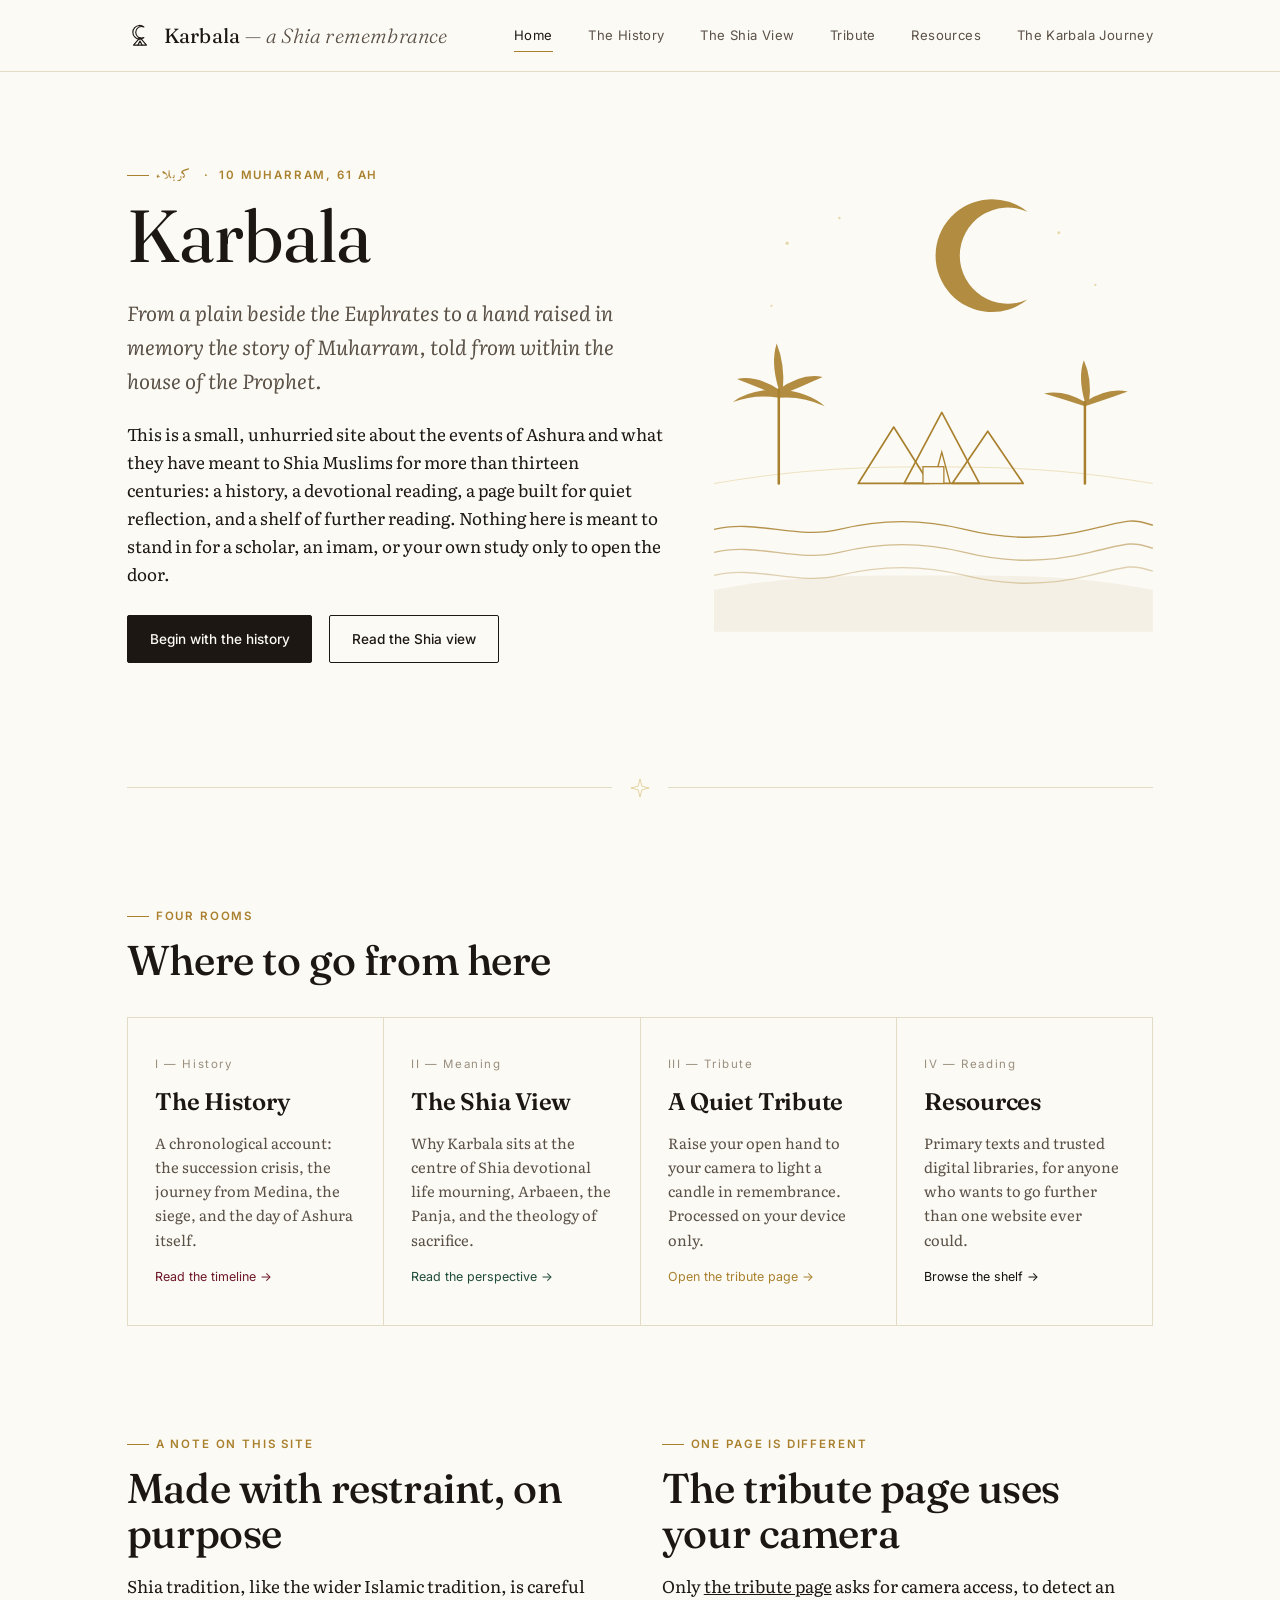
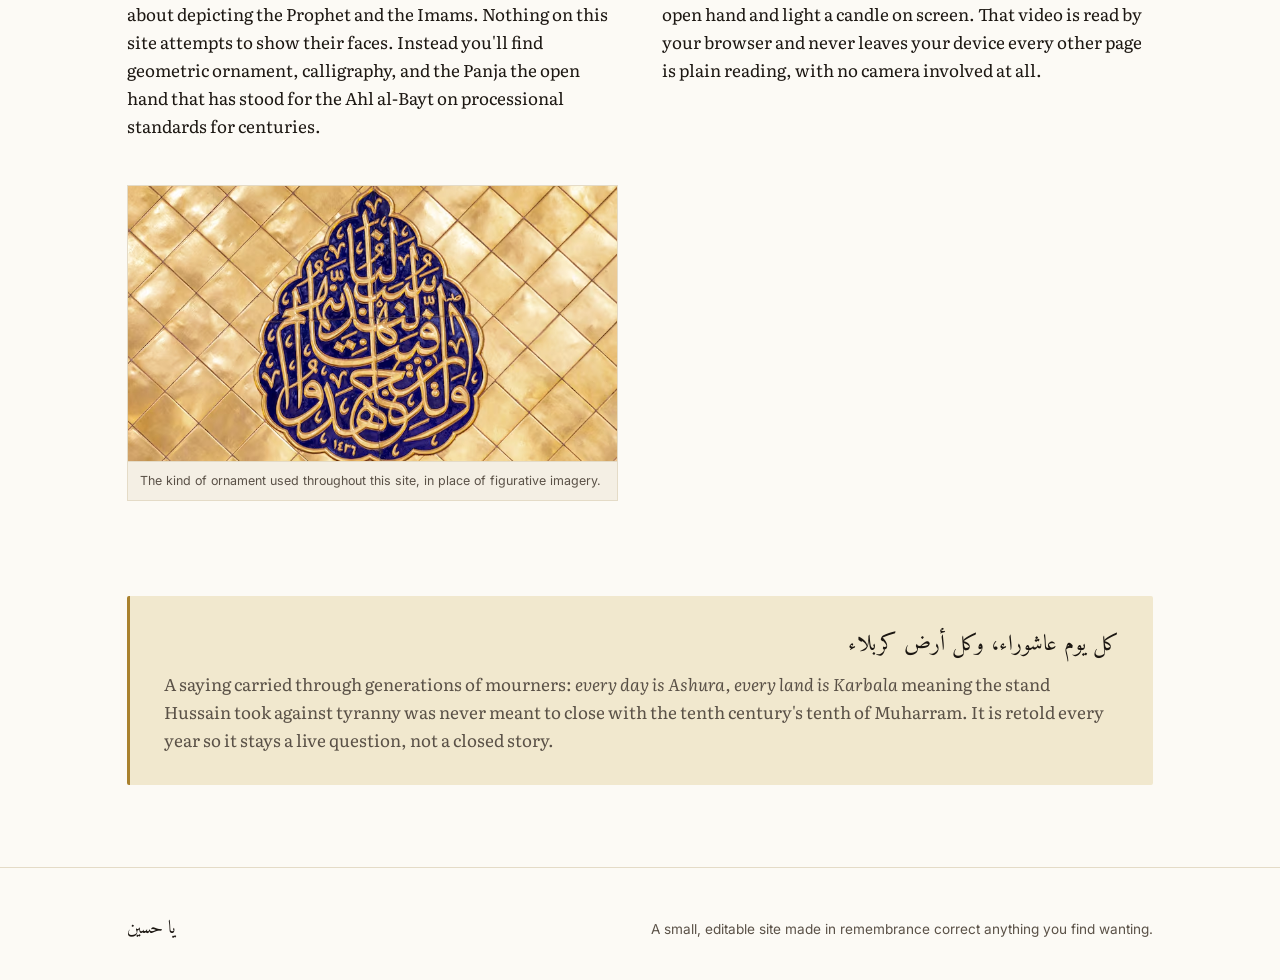
==== index.html @ 4862c23f "Add files via upload" ====
<!DOCTYPE html>
<html lang="en">
<head>
<meta charset="UTF-8">
<meta name="viewport" content="width=device-width, initial-scale=1.0">
<title>Karbala A Shia Remembrance</title>
<meta name="description" content="A quiet, respectful telling of Karbala and its meaning in Shia Islam  history, devotional significance, a hand-tribute page, and further reading.">
<link rel="stylesheet" href="style.css">
</head>
<body>

<header class="site-head">
  <div class="wrap">
    <a href="index.html" class="wordmark">
      <svg class="glyph" viewBox="0 0 24 24" fill="none" xmlns="http://www.w3.org/2000/svg" aria-hidden="true">
        <path d="M15.6 3.6a5.4 5.4 0 1 0 0 9.9 6.3 6.3 0 1 1 0-9.9Z" stroke="currentColor" stroke-width="1.05" stroke-linejoin="round"/>
        <path d="M12 13.4 6 20.4h12L12 13.4Z" stroke="currentColor" stroke-width="1.05" stroke-linejoin="round"/>
        <path d="M10.1 20.4 12 16.6l1.9 3.8" stroke="currentColor" stroke-width="1.05" stroke-linecap="round" stroke-linejoin="round"/>
      </svg>
      <span class="txt">Karbala <em>— a Shia remembrance</em></span>
    </a>
    <button class="nav-toggle" aria-label="Toggle menu" aria-expanded="false"><span></span><span></span><span></span></button>
    <nav class="primary">
      <a href="index.html">Home</a>
      <a href="karbala.html">The History</a>
      <a href="shia-view.html">The Shia View</a>
      <a href="tribute.html">Tribute</a>
      <a href="resources.html">Resources</a>
      <a href="karbala-journey.html">The Karbala Journey</a>
    </nav>
  </div>
</header>

<main>

  <section class="hero">
    <div class="wrap hero-grid">
      <div>
        <p class="eyebrow"><span class="arabic">كربلاء</span> &nbsp;·&nbsp; 10 Muharram, 61 AH</p>
        <h1>Karbala</h1>
        <p class="lede">From a plain beside the Euphrates to a hand raised in memory the story of Muharram, told from within the house of the Prophet.</p>
        <p>This is a small, unhurried site about the events of Ashura and what they have meant to Shia Muslims for more than thirteen centuries: a history, a devotional reading, a page built for quiet reflection, and a shelf of further reading. Nothing here is meant to stand in for a scholar, an imam, or your own study only to open the door.</p>
        <div style="display:flex; gap:1em; flex-wrap:wrap; margin-top:1.6em;">
          <a class="btn" href="karbala.html">Begin with the history</a>
          <a class="btn ghost" href="shia-view.html">Read the Shia view</a>
        </div>
      </div>

      <div class="signature" aria-hidden="true">
        <svg viewBox="0 0 420 460" xmlns="http://www.w3.org/2000/svg">

          <!-- sky: crescent and scattered stars -->
          <g fill="none" stroke="var(--gold-line)" stroke-width="1" opacity=".7">
            <circle cx="70" cy="70" r="1.6" fill="var(--gold-line)" stroke="none"/>
            <circle cx="120" cy="46" r="1.2" fill="var(--gold-line)" stroke="none"/>
            <circle cx="330" cy="60" r="1.4" fill="var(--gold-line)" stroke="none"/>
            <circle cx="365" cy="110" r="1.1" fill="var(--gold-line)" stroke="none"/>
            <circle cx="55" cy="130" r="1.1" fill="var(--gold-line)" stroke="none"/>
          </g>
          <path d="M300 40a46 46 0 1 0 0 84 54 54 0 1 1 0-84Z" fill="var(--gold)" opacity=".9"/>

          <!-- distant horizon -->
          <path d="M0 300c60-10 110-16 210-16s150 6 210 16" fill="none" stroke="var(--gold-line)" stroke-width="1" opacity=".5"/>

          <!-- palms flanking the camp -->
          <g stroke="var(--gold)" stroke-width="2.4" stroke-linecap="round" fill="none">
            <path d="M62 300V210"/>
            <path d="M355 300V222"/>
          </g>
          <g fill="var(--gold)" opacity=".9">
            <path d="M62 210Q40 196 22 200Q42 208 62 216Z"/>
            <path d="M62 210Q84 194 104 198Q82 208 62 216Z"/>
            <path d="M62 210Q54 184 60 166Q68 186 66 210Z"/>
            <path d="M62 210Q34 210 18 222Q40 214 62 218Z"/>
            <path d="M62 210Q90 212 106 226Q84 216 62 218Z"/>
            <path d="M355 222Q334 210 316 214Q336 220 355 226Z"/>
            <path d="M355 222Q376 208 396 212Q374 220 355 226Z"/>
            <path d="M355 222Q348 198 354 182Q362 200 359 222Z"/>
          </g>

          <!-- the encampment: a row of tents -->
          <g fill="none" stroke="var(--gold)" stroke-width="1.6" stroke-linejoin="round">
            <path d="M138 300 172 246 206 300Z"/>
            <path d="M182 300 218 232 254 300Z"/>
            <path d="M228 300 262 250 296 300Z"/>
          </g>
          <g stroke="var(--gold)" stroke-width="1.3" stroke-linecap="round">
            <path d="M210 300 218 270 226 300" fill="none"/>
          </g>
          <rect x="200" y="284" width="20" height="16" fill="var(--paper)" stroke="var(--gold)" stroke-width="1.2"/>

          <!-- the river Euphrates -->
          <g fill="none" stroke="var(--gold)" stroke-width="1.3" opacity=".85">
            <path d="M0 344c40-10 80 10 120 0s80-10 120 0 80 10 120 0 40-10 60-4"/>
            <path d="M0 366c40-10 80 10 120 0s80-10 120 0 80 10 120 0 40-10 60-4" opacity=".6"/>
            <path d="M0 388c40-10 80 10 120 0s80-10 120 0 80 10 120 0 40-10 60-4" opacity=".4"/>
          </g>

          <!-- foreground bank -->
          <path d="M0 402c70-14 130-14 210-14s140 0 210 14v40H0Z" fill="var(--gold)" opacity=".08"/>
        </svg>
      </div>
    </div>
  </section>

  <div class="wrap"><div class="divider"><svg viewBox="0 0 24 24" fill="none" xmlns="http://www.w3.org/2000/svg"><path d="M12 2 14 10 22 12 14 14 12 22 10 14 2 12 10 10Z" stroke="currentColor" stroke-width="1"/></svg></div></div>

  <section>
    <div class="wrap">
      <div class="section-head reveal">
        <p class="eyebrow">Four rooms</p>
        <h2>Where to go from here</h2>
      </div>
      <div class="route-cards">
        <a class="route-card reveal" href="karbala.html">
          <span class="num">I — History</span>
          <h3>The History</h3>
          <p>A chronological account: the succession crisis, the journey from Medina, the siege, and the day of Ashura itself.</p>
          <span class="go">Read the timeline →</span>
        </a>
        <a class="route-card reveal" href="shia-view.html">
          <span class="num">II — Meaning</span>
          <h3>The Shia View</h3>
          <p>Why Karbala sits at the centre of Shia devotional life  mourning, Arbaeen, the Panja, and the theology of sacrifice.</p>
          <span class="go">Read the perspective →</span>
        </a>
        <a class="route-card reveal" href="tribute.html">
          <span class="num">III — Tribute</span>
          <h3>A Quiet Tribute</h3>
          <p>Raise your open hand to your camera to light a candle in remembrance. Processed on your device only.</p>
          <span class="go">Open the tribute page →</span>
        </a>
        <a class="route-card reveal" href="resources.html">
          <span class="num">IV — Reading</span>
          <h3>Resources</h3>
          <p>Primary texts and trusted digital libraries, for anyone who wants to go further than one website ever could.</p>
          <span class="go">Browse the shelf →</span>
        </a>
      </div>
    </div>
  </section>

  <section>
    <div class="wrap">
      <div class="grid-2">
        <div class="reveal">
          <p class="eyebrow">A note on this site</p>
          <h2>Made with restraint, on purpose</h2>
          <p>Shia tradition, like the wider Islamic tradition, is careful about depicting the Prophet and the Imams. Nothing on this site attempts to show their faces. Instead you'll find geometric ornament, calligraphy, and the Panja the open hand that has stood for the Ahl al-Bayt on processional standards for centuries.</p>
          <figure class="feature-fig">
        <img src="quran-verse.jpg " alt="Gold Islamic geometric calligraphy ornament" loading="lazy">
        <figcaption>The kind of ornament used throughout this site, in place of figurative imagery.</figcaption>
      </figure>
        </div>
        <div class="reveal">
          <p class="eyebrow">One page is different</p>
          <h2>The tribute page uses your camera</h2>
          <p>Only <a href="tribute.html">the tribute page</a> asks for camera access, to detect an open hand and light a candle on screen. That video is read by your browser and never leaves your device  every other page is plain reading, with no camera involved at all.</p>
        </div>
      </div>
    </div>
  </section>

  <div class="wrap">
    <div class="concept reveal">
      <p class="arabic">كل يوم عاشوراء، وكل أرض كربلاء</p>
      <p>A saying carried through generations of mourners: <em>every day is Ashura, every land is Karbala</em>  meaning the stand Hussain took against tyranny was never meant to close with the tenth century's tenth of Muharram. It is retold every year so it stays a live question, not a closed story.</p>
    </div>
  </div>

</main>

<footer class="site-foot">
  <div class="wrap">
    <span class="invocation arabic">يا حسين</span>
    <span>A small, editable site made in remembrance  correct anything you find wanting.</span>
  </div>
</footer>


<script src="script.js"></script>
</body>
</html>
---- style.css ----
/* ============================================================
   STYLE.CSS — one shared stylesheet for every page on the site
   ============================================================
   This file is linked from all five HTML pages, so a change made
   here (a colour, a font size, a spacing value) updates every
   page at once. You never need to edit CSS inside the HTML files.

   COLOUR LIST BELOW
   ------------------
   Every colour used on the site is named once here, then reused
   by name everywhere else in this file (e.g. "var(--gold)" means
   "use the gold colour defined below"). This is just a labelled
   list of paint colours — change a value once here and it updates
   the whole site. You do not need to understand this part to edit
   the rest of the file; skip to "PAGE ACCENT COLOUR" if it's
   confusing.
   ============================================================ */

@import url('https://fonts.googleapis.com/css2?family=Fraunces:ital,opsz,wght@0,9..144,300;0,9..144,400;0,9..144,500;0,9..144,600;1,9..144,400;1,9..144,500&family=Literata:ital,opsz,wght@0,7..72,400;0,7..72,500;1,7..72,400&family=Inter:wght@400;500;600&family=Amiri:ital@0;1&display=swap');

:root{
  /* background & text colours (used on every page) */
  --paper:        #fcfaf5;   /* page background */
  --paper-soft:   #f4efe4;   /* slightly darker background, for cards */
  --paper-line:   #e4dbc7;   /* thin borders / dividers */
  --ink:          #1c1712;   /* main text colour */
  --ink-soft:     #5a5147;   /* softer / secondary text */
  --ink-faint:    #9a8f7f;   /* faint labels */

  /* the four theme colours, one per section of the site */
  --black:        #121009;
  --green:        #1e4b39;
  --green-soft:   #e7efe8;
  --green-line:   #c3d5c8;
  --crimson:      #6d1626;
  --crimson-soft: #f4e6e6;
  --crimson-line: #dcbcbf;
  --gold:         #a9812e;
  --gold-soft:    #f1e8ce;
  --gold-line:    #ddc98c;

  /* "accent" = whichever theme colour the current page is using.
     Home page uses gold by default; see PAGE ACCENT COLOUR below
     for how each page switches this to its own colour. */
  --accent:       var(--gold);
  --accent-soft:  var(--gold-soft);
  --accent-line:  var(--gold-line);

  /* fonts used across the site */
  --display: 'Fraunces', serif;   /* headings */
  --body:    'Literata', serif;   /* paragraph text */
  --ui:      'Inter', sans-serif; /* buttons, labels, nav */
  --arabic:  'Amiri', serif;      /* Arabic phrases */

  --max: 1180px;                  /* widest the page content ever gets */
  --ease: cubic-bezier(.22,.61,.36,1); /* animation speed curve */
}

/* PAGE ACCENT COLOUR
   Each page's <body> tag has a class like "section-history".
   That class swaps --accent to a different theme colour, so
   headings, underlines, etc. change colour per page without
   needing separate CSS files for each page. */
body.section-history{   --accent: var(--crimson); --accent-soft: var(--crimson-soft); --accent-line: var(--crimson-line); }
body.section-view{      --accent: var(--green);   --accent-soft: var(--green-soft);   --accent-line: var(--green-line); }
body.section-tribute{   --accent: var(--gold);    --accent-soft: var(--gold-soft);    --accent-line: var(--gold-line); }
body.section-resources{ --accent: var(--black);   --accent-soft: var(--paper-soft);   --accent-line: var(--paper-line); }

*,*::before,*::after{ box-sizing:border-box; }
html{ scroll-behavior:smooth; }
@media (prefers-reduced-motion: reduce){
  html{ scroll-behavior:auto; }
  *,*::before,*::after{ animation-duration:.001ms !important; animation-iteration-count:1 !important; transition-duration:.001ms !important; scroll-behavior:auto !important; }
}

body{
  margin:0;
  background:var(--paper);
  color:var(--ink);
  font-family:var(--body);
  font-size:17px;
  line-height:1.65;
  -webkit-font-smoothing:antialiased;
}

img{ max-width:100%; display:block; }
a{ color:inherit; }

h1,h2,h3,h4{
  font-family:var(--display);
  font-weight:500;
  line-height:1.08;
  margin:0 0 .4em;
  letter-spacing:-.01em;
}
h1{ font-size:clamp(2.6rem,6vw,4.6rem); font-weight:400; }
h2{ font-size:clamp(1.8rem,3.4vw,2.6rem); }
h3{ font-size:clamp(1.25rem,2vw,1.5rem); font-weight:600; }

p{ margin:0 0 1.1em; }
.lede{ font-family:var(--body); font-style:italic; font-size:1.2em; color:var(--ink-soft); }

.eyebrow{
  display:flex; align-items:center; gap:.6em;
  font-family:var(--ui); font-size:.72rem; letter-spacing:.16em; text-transform:uppercase;
  color:var(--accent); font-weight:600; margin-bottom:1em;
}
.eyebrow::before{
  content:''; width:22px; height:1px; background:var(--accent); display:inline-block;
}

.arabic{ font-family:var(--arabic); direction:rtl; }

:focus-visible{ outline:2px solid var(--accent); outline-offset:3px; }

/* ---------- layout shell ---------- */
.wrap{ max-width:var(--max); margin:0 auto; padding:0 6vw; }

header.site-head{
  position:sticky; top:0; z-index:50;
  background:rgba(252,250,245,.86);
  backdrop-filter: blur(10px);
  border-bottom:1px solid var(--paper-line);
}
.site-head .wrap{ display:flex; align-items:center; justify-content:space-between; padding-top:1.1em; padding-bottom:1.1em; }
.wordmark{ display:flex; align-items:center; gap:.65em; text-decoration:none; color:var(--ink); }
.wordmark .glyph{ width:26px; height:26px; flex:none; }
.wordmark .txt{ font-family:var(--display); font-size:1.28rem; letter-spacing:.01em; }
.wordmark .txt em{ font-style:italic; font-weight:300; color:var(--ink-soft); }

nav.primary{ display:flex; align-items:center; gap:2.1em; }
nav.primary a{
  font-family:var(--ui); font-size:.82rem; letter-spacing:.03em; text-decoration:none;
  color:var(--ink-soft); position:relative; padding:.2em 0;
}
nav.primary a::after{
  content:''; position:absolute; left:0; right:100%; bottom:-3px; height:1px; background:var(--accent);
  transition:right .3s var(--ease);
}
nav.primary a:hover::after, nav.primary a.active::after{ right:0; }
nav.primary a.active{ color:var(--ink); }

.nav-toggle{ display:none; }

footer.site-foot{
  border-top:1px solid var(--paper-line);
  padding:3.4em 0 2.6em;
  margin-top:6em;
  color:var(--ink-soft);
  font-family:var(--ui);
  font-size:.85rem;
}
footer.site-foot .wrap{ display:flex; flex-wrap:wrap; gap:1.4em; align-items:center; justify-content:space-between; }
footer.site-foot .invocation{ font-family:var(--arabic); font-size:1.15rem; color:var(--ink); }

/* ---------- ornamental divider (rub el hizb motif) ---------- */
.divider{ display:flex; align-items:center; justify-content:center; gap:1em; margin:3.2em 0; color:var(--accent-line); }
.divider::before,.divider::after{ content:''; height:1px; flex:1; background:var(--paper-line); }
.divider svg{ width:22px; height:22px; flex:none; opacity:.85; }

/* ---------- hero ---------- */
.hero{ padding:5.5em 0 3.5em; }
.hero-grid{ display:grid; grid-template-columns:1.1fr .9fr; gap:4vw; align-items:center; }
.hero h1{ margin-bottom:.28em; }
.hero .signature{ position:relative; }
.hero .signature svg{ width:100%; height:auto; }

/* ---------- section blocks ---------- */
section{ padding:3.2em 0; }
section.tight{ padding:1.6em 0; }
.section-head{ max-width:640px; margin-bottom:2em; }

.grid-2{ display:grid; grid-template-columns:1fr 1fr; gap:3.4vw; }
.grid-3{ display:grid; grid-template-columns:repeat(3,1fr); gap:1.6vw; }

/* ---------- nav cards on home ---------- */
.route-cards{ display:grid; grid-template-columns:repeat(4,1fr); gap:1px; background:var(--paper-line); border:1px solid var(--paper-line); margin-top:1em; }
.route-card{
  background:var(--paper); padding:2.2em 1.6em; text-decoration:none; color:var(--ink);
  display:flex; flex-direction:column; gap:.9em; min-height:230px; position:relative; overflow:hidden;
  transition:background .35s var(--ease);
}
.route-card .num{ font-family:var(--ui); font-size:.72rem; letter-spacing:.14em; color:var(--ink-faint); }
.route-card h3{ margin:0; }
.route-card p{ font-size:.92rem; color:var(--ink-soft); margin:0; flex:1; }
.route-card .go{ font-family:var(--ui); font-size:.78rem; color:var(--card-accent,var(--gold)); display:flex; align-items:center; gap:.4em; }
.route-card:nth-child(1){ --card-accent:var(--crimson); }
.route-card:nth-child(2){ --card-accent:var(--green); }
.route-card:nth-child(3){ --card-accent:var(--gold); }
.route-card:nth-child(4){ --card-accent:var(--black); }
.route-card::before{ content:''; position:absolute; left:0; top:0; bottom:0; width:3px; background:var(--card-accent,var(--gold)); transform:scaleY(0); transform-origin:top; transition:transform .4s var(--ease); }
.route-card:hover::before{ transform:scaleY(1); }
.route-card:hover{ background:var(--paper-soft); }

/* ---------- timeline (history page) ---------- */
.timeline{ position:relative; margin-top:2.4em; }
.timeline::before{ content:''; position:absolute; left:96px; top:0; bottom:0; width:1px; background:var(--paper-line); }
.tl-item{ position:relative; display:grid; grid-template-columns:96px 1fr; gap:2em; padding:1.9em 0; }
.tl-item + .tl-item{ border-top:1px solid var(--paper-line); }
.tl-date{ font-family:var(--ui); font-size:.78rem; letter-spacing:.03em; color:var(--accent); text-align:right; padding-top:.15em; }
.tl-item::after{ content:''; position:absolute; left:92px; top:2.15em; width:9px; height:9px; border-radius:50%; background:var(--paper); border:2px solid var(--accent); }
.tl-body h3{ margin-bottom:.35em; }
.tl-body p:last-child{ margin-bottom:0; }

/* ---------- pull quote / concept block ---------- */
.concept{
  background:var(--accent-soft); border-left:3px solid var(--accent);
  padding:1.8em 2em; margin:2.4em 0; border-radius:2px;
}
.concept .arabic{ font-size:1.4rem; margin-bottom:.3em; color:var(--ink); }
.concept p{ margin:0; color:var(--ink-soft); }

/* ---------- practice cards ---------- */
.practice-list{ display:grid; gap:1px; background:var(--paper-line); border:1px solid var(--paper-line); margin-top:1.6em; }
.practice{ background:var(--paper); padding:1.9em 2.1em; display:grid; grid-template-columns:210px 1fr; gap:2em; }
.practice h3{ color:var(--accent); margin-bottom:.2em; }
.practice p{ margin:0; }

/* ---------- book / resource cards ---------- */
.book-grid{ display:grid; grid-template-columns:repeat(2,1fr); gap:1.4px; background:var(--paper-line); border:1px solid var(--paper-line); margin-top:1.4em; }
.book{ background:var(--paper); padding:1.8em; display:flex; flex-direction:column; gap:.7em; text-decoration:none; color:var(--ink); transition:background .3s var(--ease); }
.book:hover{ background:var(--paper-soft); }
.book .kind{ font-family:var(--ui); font-size:.7rem; letter-spacing:.12em; text-transform:uppercase; color:var(--ink-faint); }
.book h3{ margin:0; font-size:1.15rem; }
.book .by{ font-family:var(--ui); font-size:.82rem; color:var(--ink-soft); }
.book p{ font-size:.92rem; color:var(--ink-soft); margin:0; }
.book .link{ margin-top:auto; font-family:var(--ui); font-size:.78rem; color:var(--accent); display:flex; align-items:center; gap:.35em; }

/* ---------- buttons ---------- */
.btn{
  display:inline-flex; align-items:center; gap:.6em;
  font-family:var(--ui); font-size:.85rem; font-weight:500;
  padding:.85em 1.6em; text-decoration:none; border-radius:2px;
  background:var(--ink); color:var(--paper); border:1px solid var(--ink);
  cursor:pointer; transition:all .3s var(--ease);
}
.btn:hover{ background:transparent; color:var(--ink); }
.btn.ghost{ background:transparent; color:var(--ink); }
.btn.ghost:hover{ background:var(--ink); color:var(--paper); }

/* ---------- reveal on scroll ---------- */
.reveal{ opacity:0; transform:translateY(14px); transition:opacity .7s var(--ease), transform .7s var(--ease); }
.reveal.in{ opacity:1; transform:none; }

/* ---------- hero signature motion ---------- */
.signature .glow{ animation:sig-pulse 5s ease-in-out infinite; transform-origin:center; }
.signature .ring{ animation:sig-rotate 90s linear infinite; transform-origin:center; }
.signature .ring-2{ animation:sig-rotate-rev 70s linear infinite; transform-origin:center; }
@keyframes sig-pulse{ 0%,100%{ opacity:.5 } 50%{ opacity:1 } }
@keyframes sig-rotate{ to{ transform:rotate(360deg) } }
@keyframes sig-rotate-rev{ to{ transform:rotate(-360deg) } }

/* ---------- tribute page ---------- */
.tribute-stage{ background:var(--black); color:#efe9da; padding:4em 0; border-radius:3px; }
.tribute-stage .eyebrow{ color:var(--gold); }
.stage-grid{ display:grid; grid-template-columns:.85fr 1.15fr; gap:4vw; align-items:center; }

.cam-panel{ display:flex; flex-direction:column; align-items:center; text-align:center; gap:1.1em; }
.cam-frame{
  position:relative; width:240px; height:240px; border-radius:50%;
  overflow:hidden; background:#1a160f; border:1px solid #3a331f;
}
.cam-frame video{ width:100%; height:100%; object-fit:cover; transform:scaleX(-1); opacity:0; transition:opacity .5s ease; }
.cam-frame.on video{ opacity:1; }
.cam-ring{
  position:absolute; inset:-1px; border-radius:50%; border:2px solid var(--gold-line);
  opacity:.35; transition:opacity .3s ease, border-color .3s ease, box-shadow .3s ease;
  pointer-events:none;
}
.cam-ring.active{ opacity:1; border-color:var(--gold); box-shadow:0 0 26px 2px rgba(169,129,46,.45); }
.cam-empty{
  position:absolute; inset:0; display:flex; align-items:center; justify-content:center;
  font-family:var(--ui); font-size:.75rem; letter-spacing:.06em; color:#8a8069; text-align:center; padding:2em;
}
.cam-frame.on .cam-empty{ display:none; }
.status{ font-family:var(--ui); font-size:.85rem; color:#c9bfa4; min-height:1.4em; }
.cam-actions{ display:flex; gap:.8em; flex-wrap:wrap; justify-content:center; }
.tribute-stage .btn{ background:var(--gold); border-color:var(--gold); color:#171208; }
.tribute-stage .btn:hover{ background:transparent; color:var(--gold); }
.tribute-stage .btn.ghost{ background:transparent; color:#efe9da; border-color:#4a4230; }
.tribute-stage .btn.ghost:hover{ background:#efe9da; color:#171208; }
.privacy-note{ font-family:var(--ui); font-size:.74rem; color:#7d7460; max-width:280px; }

.candle-panel{ display:flex; flex-direction:column; align-items:center; text-align:center; gap:1.4em; }
.candle-panel svg{ width:150px; height:auto; }
.candle-panel .flame{ opacity:0; transform:scale(.2); transform-origin:100px 108px; transition:opacity .9s ease, transform .9s cubic-bezier(.34,1.56,.64,1); }
.candle-panel.lit .flame{ opacity:1; transform:scale(1); animation:flicker 2.6s ease-in-out infinite; }
.candle-panel .glow-blur{ opacity:0; transition:opacity 1.2s ease; }
.candle-panel.lit .glow-blur{ opacity:.6; }
@keyframes flicker{
  0%,100%{ transform:scale(1) rotate(0deg); }
  25%{ transform:scale(1.04,.97) rotate(-1.2deg); }
  50%{ transform:scale(.97,1.05) rotate(1deg); }
  75%{ transform:scale(1.02,.98) rotate(-.6deg); }
}
.tribute-text{ opacity:0; transform:translateY(8px); transition:opacity .8s ease, transform .8s ease; min-height:3.4em; }
.candle-panel.lit .tribute-text{ opacity:1; transform:none; }
.tribute-text .arabic{ font-size:1.6rem; color:var(--gold); margin-bottom:.25em; }
.tribute-text .translation{ font-family:var(--ui); font-size:.85rem; color:#c9bfa4; max-width:340px; margin:0 auto; }

@media (max-width:820px){
  .stage-grid{ grid-template-columns:1fr; text-align:center; }
  .cam-frame{ width:200px; height:200px; }
}

/* ---------- responsive ---------- */
@media (max-width: 920px){
  .hero-grid{ grid-template-columns:1fr; }
  .grid-2{ grid-template-columns:1fr; }
  .grid-3{ grid-template-columns:1fr 1fr; }
  .route-cards{ grid-template-columns:1fr 1fr; }
  .practice{ grid-template-columns:1fr; gap:.5em; }
  .book-grid{ grid-template-columns:1fr; }
  nav.primary{ position:fixed; inset:64px 0 0 0; background:var(--paper); flex-direction:column; justify-content:flex-start; align-items:flex-start; padding:2em 6vw; gap:1.4em; transform:translateX(100%); transition:transform .35s var(--ease); }
  nav.primary.open{ transform:translateX(0); }
  nav.primary a{ font-size:1.1rem; }
  .nav-toggle{ display:block; background:none; border:0; cursor:pointer; padding:.4em; }
  .nav-toggle span{ display:block; width:22px; height:1px; background:var(--ink); margin:5px 0; transition:transform .3s, opacity .3s; }
}
@media (max-width: 640px){
  .route-cards{ grid-template-columns:1fr; }
  .timeline::before{ left:64px; }
  .tl-item{ grid-template-columns:64px 1fr; gap:1.2em; }
  .tl-item::after{ left:60px; }
  .grid-3{ grid-template-columns:1fr; }
}


/* ---------- feature photo slots ---------- */
.feature-fig{ margin:2.6em 0 0; border:1px solid var(--paper-line); background:var(--paper-soft); }
.feature-fig img{ width:100%; aspect-ratio:16/9; object-fit:cover; display:block; }
.feature-fig figcaption{ font-family:var(--ui); font-size:.78rem; color:var(--ink-soft); padding:.7em 1em; border-top:1px solid var(--paper-line); }
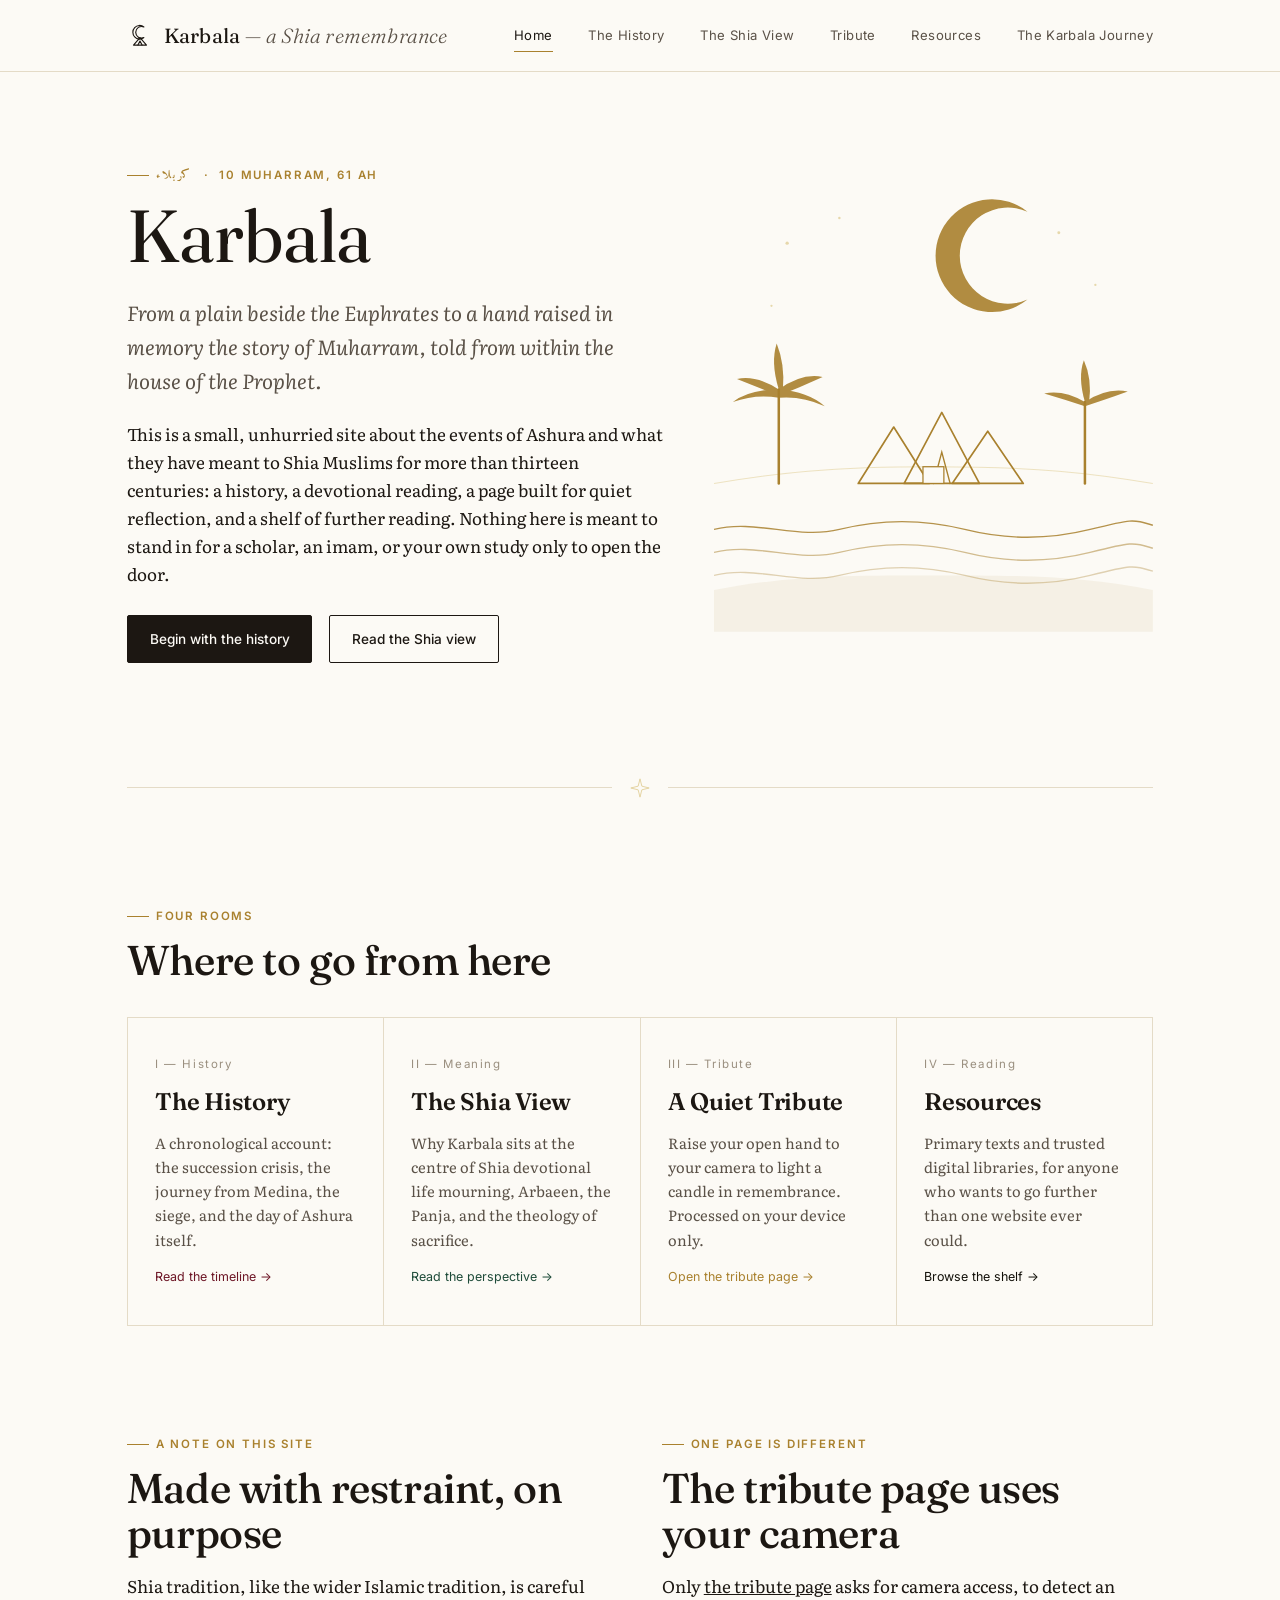
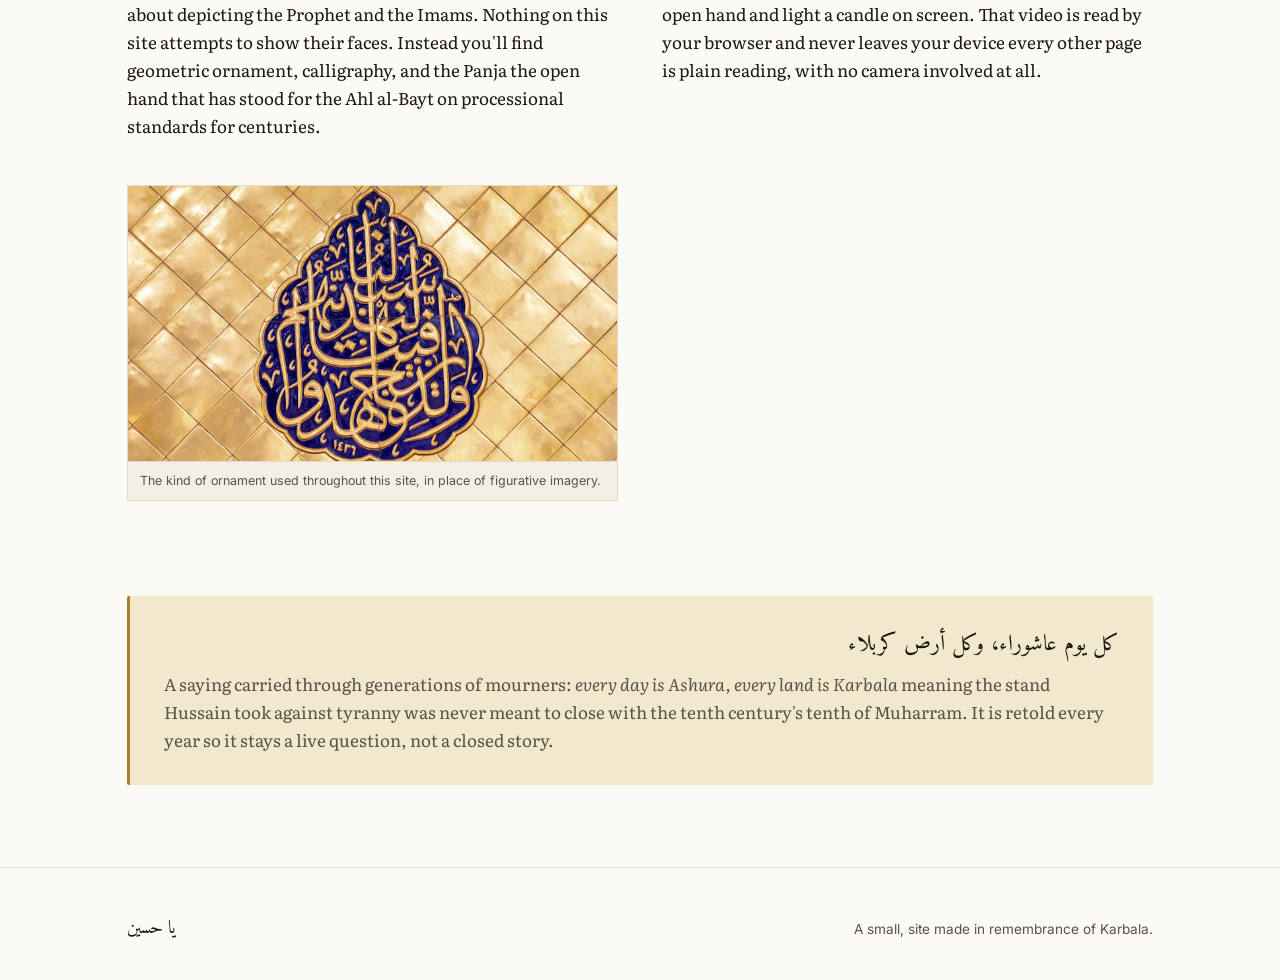
==== commit 93f3bf0e: "Update footer text for clarity and remembrance" ====
--- a/index.html
+++ b/index.html
@@ -173,7 +173,7 @@
 <footer class="site-foot">
   <div class="wrap">
     <span class="invocation arabic">يا حسين</span>
-    <span>A small, editable site made in remembrance  correct anything you find wanting.</span>
+    <span>A small,  site made in remembrance of Karbala.</span>
   </div>
 </footer>
 
--- a/style.css
+++ b/style.css
@@ -1,19 +1,5 @@
 /* ============================================================
    STYLE.CSS — one shared stylesheet for every page on the site
-   ============================================================
-   This file is linked from all five HTML pages, so a change made
-   here (a colour, a font size, a spacing value) updates every
-   page at once. You never need to edit CSS inside the HTML files.
-
-   COLOUR LIST BELOW
-   ------------------
-   Every colour used on the site is named once here, then reused
-   by name everywhere else in this file (e.g. "var(--gold)" means
-   "use the gold colour defined below"). This is just a labelled
-   list of paint colours — change a value once here and it updates
-   the whole site. You do not need to understand this part to edit
-   the rest of the file; skip to "PAGE ACCENT COLOUR" if it's
-   confusing.
    ============================================================ */
 
 @import url('https://fonts.googleapis.com/css2?family=Fraunces:ital,opsz,wght@0,9..144,300;0,9..144,400;0,9..144,500;0,9..144,600;1,9..144,400;1,9..144,500&family=Literata:ital,opsz,wght@0,7..72,400;0,7..72,500;1,7..72,400&family=Inter:wght@400;500;600&family=Amiri:ital@0;1&display=swap');
@@ -21,46 +7,37 @@
 :root{
   /* background & text colours (used on every page) */
   --paper:        #fcfaf5;   /* page background */
-  --paper-soft:   #f4efe4;   /* slightly darker background, for cards */
-  --paper-line:   #e4dbc7;   /* thin borders / dividers */
-  --ink:          #1c1712;   /* main text colour */
-  --ink-soft:     #5a5147;   /* softer / secondary text */
-  --ink-faint:    #9a8f7f;   /* faint labels */
+  --paper-soft:    #f4efe4;   /* slightly darker background, for cards */
+  --paper-line:    #e4dbc7;   /* thin borders / dividers */
+  --ink:           #1c1712;   /* main text colour */
+  --ink-soft:      #5a5147;   /* softer / secondary text */
+  --ink-faint:     #9a8f7f;   /* faint labels */
 
   /* the four theme colours, one per section of the site */
-  --black:        #121009;
-  --green:        #1e4b39;
-  --green-soft:   #e7efe8;
-  --green-line:   #c3d5c8;
-  --crimson:      #6d1626;
+  --black:         #121009;
+  --green:         #1e4b39;
+  --green-soft:    #e7efe8;
+  --green-line:    #c3d5c8;
+  --crimson:       #6d1626;
   --crimson-soft: #f4e6e6;
   --crimson-line: #dcbcbf;
-  --gold:         #a9812e;
+  --gold:          #a9812e;
   --gold-soft:    #f1e8ce;
   --gold-line:    #ddc98c;
 
-  /* "accent" = whichever theme colour the current page is using.
-     Home page uses gold by default; see PAGE ACCENT COLOUR below
-     for how each page switches this to its own colour. */
-  --accent:       var(--gold);
+  --accent:        var(--gold);
   --accent-soft:  var(--gold-soft);
   --accent-line:  var(--gold-line);
 
-  /* fonts used across the site */
-  --display: 'Fraunces', serif;   /* headings */
-  --body:    'Literata', serif;   /* paragraph text */
-  --ui:      'Inter', sans-serif; /* buttons, labels, nav */
-  --arabic:  'Amiri', serif;      /* Arabic phrases */
-
-  --max: 1180px;                  /* widest the page content ever gets */
-  --ease: cubic-bezier(.22,.61,.36,1); /* animation speed curve */
-}
-
-/* PAGE ACCENT COLOUR
-   Each page's <body> tag has a class like "section-history".
-   That class swaps --accent to a different theme colour, so
-   headings, underlines, etc. change colour per page without
-   needing separate CSS files for each page. */
+  --display: 'Fraunces', serif;   
+  --body:    'Literata', serif;   
+  --ui:      'Inter', sans-serif; 
+  --arabic:  'Amiri', serif;      
+
+  --max: 1180px;                     
+  --ease: cubic-bezier(.22,.61,.36,1); 
+}
+
 body.section-history{   --accent: var(--crimson); --accent-soft: var(--crimson-soft); --accent-line: var(--crimson-line); }
 body.section-view{      --accent: var(--green);   --accent-soft: var(--green-soft);   --accent-line: var(--green-line); }
 body.section-tribute{   --accent: var(--gold);    --accent-soft: var(--gold-soft);    --accent-line: var(--gold-line); }
@@ -81,6 +58,7 @@
   font-size:17px;
   line-height:1.65;
   -webkit-font-smoothing:antialiased;
+  overflow-x: hidden;
 }
 
 img{ max-width:100%; display:block; }
@@ -118,7 +96,8 @@
 
 header.site-head{
   position:sticky; top:0; z-index:50;
-  background:rgba(252,250,245,.86);
+  background:rgba(252,250,245,.92);
+  -webkit-backdrop-filter: blur(10px);
   backdrop-filter: blur(10px);
   border-bottom:1px solid var(--paper-line);
 }
@@ -153,7 +132,7 @@
 footer.site-foot .wrap{ display:flex; flex-wrap:wrap; gap:1.4em; align-items:center; justify-content:space-between; }
 footer.site-foot .invocation{ font-family:var(--arabic); font-size:1.15rem; color:var(--ink); }
 
-/* ---------- ornamental divider (rub el hizb motif) ---------- */
+/* ---------- ornamental divider ---------- */
 .divider{ display:flex; align-items:center; justify-content:center; gap:1em; margin:3.2em 0; color:var(--accent-line); }
 .divider::before,.divider::after{ content:''; height:1px; flex:1; background:var(--paper-line); }
 .divider svg{ width:22px; height:22px; flex:none; opacity:.85; }
@@ -192,7 +171,7 @@
 .route-card:hover::before{ transform:scaleY(1); }
 .route-card:hover{ background:var(--paper-soft); }
 
-/* ---------- timeline (history page) ---------- */
+/* ---------- timeline ---------- */
 .timeline{ position:relative; margin-top:2.4em; }
 .timeline::before{ content:''; position:absolute; left:96px; top:0; bottom:0; width:1px; background:var(--paper-line); }
 .tl-item{ position:relative; display:grid; grid-template-columns:96px 1fr; gap:2em; padding:1.9em 0; }
@@ -202,7 +181,7 @@
 .tl-body h3{ margin-bottom:.35em; }
 .tl-body p:last-child{ margin-bottom:0; }
 
-/* ---------- pull quote / concept block ---------- */
+/* ---------- concept block ---------- */
 .concept{
   background:var(--accent-soft); border-left:3px solid var(--accent);
   padding:1.8em 2em; margin:2.4em 0; border-radius:2px;
@@ -303,7 +282,7 @@
   .cam-frame{ width:200px; height:200px; }
 }
 
-/* ---------- responsive ---------- */
+/* ---------- responsive & mobile menu ---------- */
 @media (max-width: 920px){
   .hero-grid{ grid-template-columns:1fr; }
   .grid-2{ grid-template-columns:1fr; }
@@ -311,12 +290,38 @@
   .route-cards{ grid-template-columns:1fr 1fr; }
   .practice{ grid-template-columns:1fr; gap:.5em; }
   .book-grid{ grid-template-columns:1fr; }
-  nav.primary{ position:fixed; inset:64px 0 0 0; background:var(--paper); flex-direction:column; justify-content:flex-start; align-items:flex-start; padding:2em 6vw; gap:1.4em; transform:translateX(100%); transition:transform .35s var(--ease); }
+
+  /* FIX: backdrop-filter makes the header the containing block for
+     position:fixed children, so the menu collapsed to the header's height
+     and its background never covered the page. Remove it on mobile. */
+  header.site-head{
+    -webkit-backdrop-filter:none;
+    backdrop-filter:none;
+    background:var(--paper);
+  }
+
+  nav.primary{
+    position:fixed;
+    top:64px; right:0; bottom:0; left:0;
+    background:var(--paper);
+    z-index:1000;
+    flex-direction:column;
+    justify-content:flex-start;
+    align-items:flex-start;
+    padding:2.5em 6vw;
+    gap:1.4em;
+    transform:translateX(100%);
+    transition:transform .35s var(--ease);
+    box-shadow:-10px 0 30px rgba(0,0,0,0.06);
+    overflow-y:auto;
+  }
   nav.primary.open{ transform:translateX(0); }
-  nav.primary a{ font-size:1.1rem; }
-  .nav-toggle{ display:block; background:none; border:0; cursor:pointer; padding:.4em; }
-  .nav-toggle span{ display:block; width:22px; height:1px; background:var(--ink); margin:5px 0; transition:transform .3s, opacity .3s; }
-}
+  nav.primary a{ font-size:1.15rem; }
+
+  .nav-toggle{ display:block; background:none; border:0; cursor:pointer; padding:.4em; z-index:1001; }
+  .nav-toggle span{ display:block; width:22px; height:1.5px; background:var(--ink); margin:5px 0; transition:transform .3s, opacity .3s; }
+}
+
 @media (max-width: 640px){
   .route-cards{ grid-template-columns:1fr; }
   .timeline::before{ left:64px; }
@@ -325,7 +330,6 @@
   .grid-3{ grid-template-columns:1fr; }
 }
 
-
 /* ---------- feature photo slots ---------- */
 .feature-fig{ margin:2.6em 0 0; border:1px solid var(--paper-line); background:var(--paper-soft); }
 .feature-fig img{ width:100%; aspect-ratio:16/9; object-fit:cover; display:block; }
